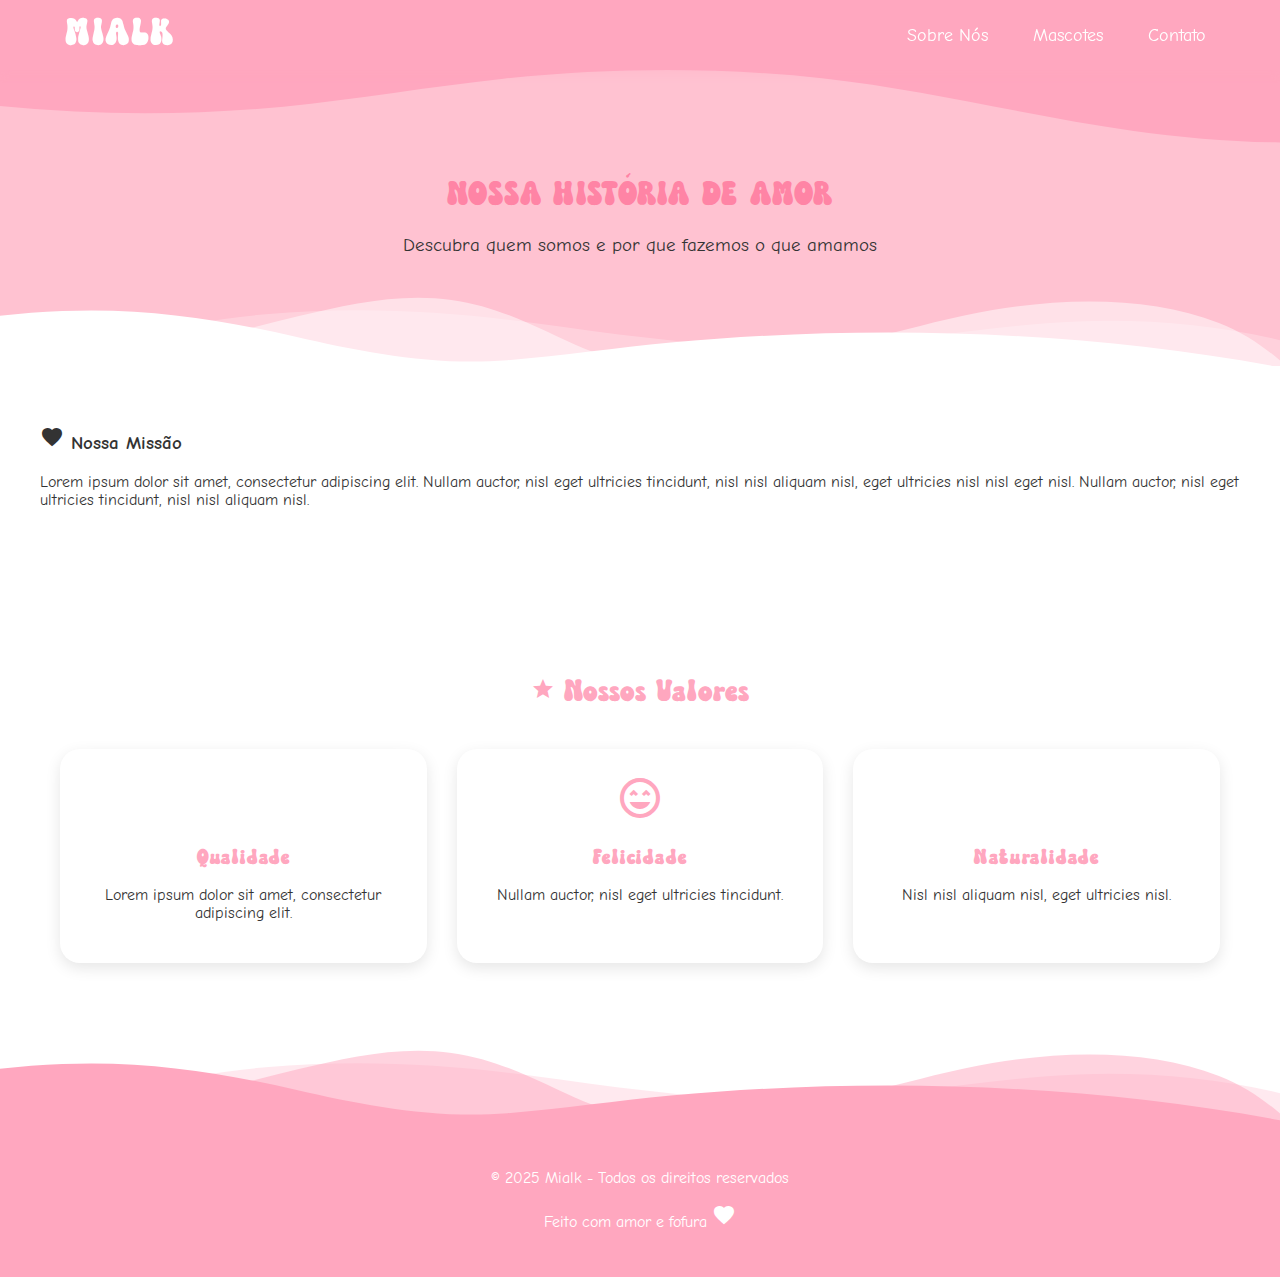
==== about.html @ a528727c "Update" ====
<!DOCTYPE html>
<html lang="pt-br">
<head>
    <meta charset="UTF-8">
    <meta name="viewport" content="width=device-width, initial-scale=1.0">
    <title>Sobre Nós - Mialk</title>
    <link rel="stylesheet" href="style.css">
    <link href="https://fonts.googleapis.com/icon?family=Material+Icons" rel="stylesheet">
    <link href="https://fonts.googleapis.com/css2?family=Comic+Neue:wght@400;700&display=swap" rel="stylesheet">
</head>
<body>
    <!-- Navbar -->
    <nav class="navbar">
        <div class="logo-nav"><a href="index.html">MIALK</a></div>
        
        <button class="menu-toggle" aria-label="Menu">
            <i class="material-icons">menu</i>
        </button>
        
        <ul class="nav-links">
            <li><a href="./about.html">Sobre Nós</a></li>
            <li><a href="./mascots.html">Mascotes</a></li>
            <li><a href="./contact.html">Contato</a></li>
        </ul>
    </nav>
    
    <!-- Hero Section -->
    <section class="hero">
        <div class="wave wave-top"></div>
        <div class="hero-content">
            <h2>NOSSA HISTÓRIA DE AMOR</h2>
            <p>Descubra quem somos e por que fazemos o que amamos</p>
        </div>
        <div class="wave wave-bottom"></div>
    </section>
    
    <!-- Conteúdo Sobre -->
    <section class="sobre-content">
        <div class="missao">
            <div class="sobre-texto">
                <h3><i class="material-icons">favorite</i> Nossa Missão</h3>
                <p>Lorem ipsum dolor sit amet, consectetur adipiscing elit. Nullam auctor, nisl eget ultricies tincidunt, nisl nisl aliquam nisl, eget ultricies nisl nisl eget nisl. Nullam auctor, nisl eget ultricies tincidunt, nisl nisl aliquam nisl.</p>
            </div>
        </div>
        
        <div class="valores">
            <h3><i class="material-icons">star</i> Nossos Valores</h3>
            <div class="valores-grid">
                <div class="valor-card">
                    <i class="material-icons">emoji_food_beverage</i>
                    <h4>Qualidade</h4>
                    <p>Lorem ipsum dolor sit amet, consectetur adipiscing elit.</p>
                </div>
                <div class="valor-card">
                    <i class="material-icons">sentiment_very_satisfied</i>
                    <h4>Felicidade</h4>
                    <p>Nullam auctor, nisl eget ultricies tincidunt.</p>
                </div>
                <div class="valor-card">
                    <i class="material-icons">eco</i>
                    <h4>Naturalidade</h4>
                    <p>Nisl nisl aliquam nisl, eget ultricies nisl.</p>
                </div>
            </div>
        </div>
    </section>
    
    <!-- Footer -->
    <footer>
        <div class="footer-wave"></div>
        <div class="footer-content">
            <p>© 2025 Mialk - Todos os direitos reservados</p>
            <p>Feito com amor e fofura <i class="material-icons">favorite</i></p>
        </div>
    </footer>
    <script src="script.js"></script>
</body>
</html>
---- style.css ----
/* Fontes */
@font-face {
    font-family: 'Meowtalk';
    src: url(./fonts/Meowtalk.otf);
}

@font-face {
    font-family: 'CuteEaster';
    src: url(./fonts/CuteEaster.otf);
}

/* Estilos Gerais */
body {
    font-family: 'Comic Neue', cursive, sans-serif;
    margin: 0;
    padding: 0;
    background-color: rgb(255, 255, 255);
    color: #333;
    overflow-x: hidden;
}

a {
    text-decoration: none; 
    color: inherit; 
}

a:hover {
    color: inherit; 
    text-decoration: none; /
}

/* Cores temáticas */
:root {
    --rosa-forte: rgb(255, 167, 191);
    --rosa-claro: rgb(255, 194, 209);
    --branco: rgb(255, 255, 255);
    --cappuccino: #9c652f;
    --cappuccino-claro: #d4a373;
    --baunilha: #6488ac;
    --baunilha-claro: #a8c0e4;
}

/* Navbar */
.navbar {
    background-color: var(--rosa-forte);
    padding: 15px 5%;
    display: flex;
    justify-content: space-between;
    align-items: center;
    position: sticky;
    top: 0;
    z-index: 100;
    box-shadow: 0 2px 10px rgba(255, 167, 191, 0.3);
}

.logo-nav {
    font-size: 2.5rem;
    font-family: 'CuteEaster';
    letter-spacing: 0.1rem;
    color: white;
}

.nav-links {
    display: flex;
    list-style: none;
    gap: 25px;
    margin: 0;
    padding: 0;
}

.nav-links a {
    color: white;
    text-decoration: none;
    font-size: 1.1rem;
    transition: all 0.3s;
    padding: 5px 10px;
    border-radius: 20px;
}

.nav-links a:hover {
    background-color: var(--rosa-claro);
    transform: translateY(-2px);
}

.nav-cta {
    background-color: white;
    color: var(--rosa-forte) !important;
    padding: 8px 20px !important;
    font-weight: bold;
}

.nav-cta:hover {
    background-color: var(--rosa-claro) !important;
    color: white !important;
}

/* Hero Section */
.hero {
    background-color: var(--rosa-claro);
    position: relative;
    padding: 0;
    text-align: center;
}

.hero-content {
    padding: 80px 20px;
    max-width: 800px;
    margin: 0 auto;
}

.hero h2 {
    font-size: 2.2rem;
    letter-spacing: 0.05rem;
    font-family: 'CuteEaster';
    color: #ff84a5;
    margin-bottom: 20px;
}

.hero p {
    font-size: 1.2rem;
    max-width: 700px;
    margin: 0 auto 30px;
}

/* Waves */
.wave {
    position: relative;
    width: 100%;
    height: 60px;
    overflow: hidden;
}

.wave-top {
    position: absolute;
    top: -1px; /* Ajuste fino para evitar linha branca */
    left: 0;
    width: 100%;
    height: 80px;
    background: url('data:image/svg+xml;utf8,<svg xmlns="http://www.w3.org/2000/svg" viewBox="0 0 1200 120" preserveAspectRatio="none"><path fill="%23ffa7bf" d="M321.39,56.44c58-10.79,114.16-30.13,172-41.86,82.39-16.72,168.19-17.73,250.45-.39C823.78,31,906.67,72,985.66,92.83c70.05,18.48,146.53,26.09,214.34,3V0H0V27.35A600.21,600.21,0,0,0,321.39,56.44Z"/></svg>');
    background-size: 120% 100%;
    background-repeat: no-repeat;
    background-position: center;
    z-index: 1;
    transform: rotate(360deg); /* Inverte a onda para criar curva para baixo */
}

.wave-bottom, .produto-wave-bottom {
    position: absolute;
    bottom: -5px; /* Ajuste fino para alinhar perfeitamente */
    left: 0;
    width: 100%;
    height: 80px;
    background: url('data:image/svg+xml;utf8,<svg viewBox="0 0 1200 120" xmlns="http://www.w3.org/2000/svg" preserveAspectRatio="none"><path fill="%23ffffff" d="M0,0V46.29c47.79,22.2,103.59,32.17,158,28,70.36-5.37,136.33-33.31,206.8-37.5C438.64,32.43,512.34,53.67,583,72.05c69.27,18,138.3,24.88,209.4,13.08,36.15-6,69.85-17.84,104.45-29.34C989.49,25,1113-14.29,1200,52.47V0Z" opacity=".25"/><path fill="%23ffffff" d="M0,0V15.81C13,36.92,27.64,56.86,47.69,72.05,99.41,111.27,165,111,224.58,91.58c31.15-10.15,60.09-26.07,89.67-39.8,40.92-19,84.73-46,130.83-49.67,36.26-2.85,70.9,9.42,98.6,31.56,31.77,25.39,62.32,62,103.63,73,40.44,10.79,81.35-6.69,119.13-24.28s75.16-39,116.92-43.05c59.73-5.85,113.28,22.88,168.9,38.84,30.2,8.66,59,6.17,87.09-7.5,22.43-10.89,48-26.93,60.65-49.24V0Z" opacity=".5"/><path fill="%23ffffff" d="M0,0V5.63C149.93,59,314.09,71.32,475.83,42.57c43-7.64,84.23-20.12,127.61-26.46,59-8.63,112.48,12.24,165.56,35.4C827.93,77.22,886,95.24,951.2,90c86.53-7,172.46-45.71,248.8-84.81V0Z"/></svg>');
    background-size: 120% 100%;
    background-repeat: no-repeat;
    transform: rotate(180deg);
    z-index: 1;
}


.produto-wave-top, 
.produto-wave-bottom {
    width: 100%;
    height: -10px; 
    background-size: 120% 100%; 
    margin: -10px 0;
}

.produto-wave-top {
    background: url('data:image/svg+xml;utf8,<svg viewBox="0 0 1200 120" xmlns="http://www.w3.org/2000/svg" fill="%23ffffff"><path d="M0,0V46.29c47.79,22.2,103.59,32.17,158,28,70.36-5.37,136.33-33.31,206.8-37.5C438.64,32.43,512.34,53.67,583,72.05c69.27,18,138.3,24.88,209.4,13.08,36.15-6,69.85-17.84,104.45-29.34C989.49,25,1113-14.29,1200,52.47V0Z" opacity=".25"/><path d="M0,0V15.81C13,36.92,27.64,56.86,47.69,72.05,99.41,111.27,165,111,224.58,91.58c31.15-10.15,60.09-26.07,89.67-39.8,40.92-19,84.73-46,130.83-49.67,36.26-2.85,70.9,9.42,98.6,31.56,31.77,25.39,62.32,62,103.63,73,40.44,10.79,81.35-6.69,119.13-24.28s75.16-39,116.92-43.05c59.73-5.85,113.28,22.88,168.9,38.84,30.2,8.66,59,6.17,87.09-7.5,22.43-10.89,48-26.93,60.65-49.24V0Z" opacity=".5"/><path d="M0,0V5.63C149.93,59,314.09,71.32,475.83,42.57c43-7.64,84.23-20.12,127.61-26.46,59-8.63,112.48,12.24,165.56,35.4C827.93,77.22,886,95.24,951.2,90c86.53-7,172.46-45.71,248.8-84.81V0Z"/></svg>');
}

.produto-wave-bottom {
    position: relative;
    width: 100%;
    height: 170px;
    bottom: -1px;
    background: url('data:image/svg+xml;utf8,<svg viewBox="0 0 1200 120" xmlns="http://www.w3.org/2000/svg" preserveAspectRatio="none"><path fill="%23ffa7bf" d="M0,0V46.29c47.79,22.2,103.59,32.17,158,28,70.36-5.37,136.33-33.31,206.8-37.5C438.64,32.43,512.34,53.67,583,72.05c69.27,18,138.3,24.88,209.4,13.08,36.15-6,69.85-17.84,104.45-29.34C989.49,25,1113-14.29,1200,52.47V0Z" opacity=".25"/><path fill="%23ffa7bf" d="M0,0V15.81C13,36.92,27.64,56.86,47.69,72.05,99.41,111.27,165,111,224.58,91.58c31.15-10.15,60.09-26.07,89.67-39.8,40.92-19,84.73-46,130.83-49.67,36.26-2.85,70.9,9.42,98.6,31.56,31.77,25.39,62.32,62,103.63,73,40.44,10.79,81.35-6.69,119.13-24.28s75.16-39,116.92-43.05c59.73-5.85,113.28,22.88,168.9,38.84,30.2,8.66,59,6.17,87.09-7.5,22.43-10.89,48-26.93,60.65-49.24V0Z" opacity=".5"/><path fill="%23ffa7bf" d="M0,0V5.63C149.93,59,314.09,71.32,475.83,42.57c43-7.64,84.23-20.12,127.61-26.46,59-8.63,112.48,12.24,165.56,35.4C827.93,77.22,886,95.24,951.2,90c86.53-7,172.46-45.71,248.8-84.81V0Z"/></svg>');
    background-size: 120% 100%;
    background-repeat: no-repeat;
}

.footer-wave {
    position: absolute;
    top: -79px; 
    left: 0;
    width: 100%;
    height: 80px;
    background: url('data:image/svg+xml;utf8,<svg viewBox="0 0 1200 120" xmlns="http://www.w3.org/2000/svg" preserveAspectRatio="none"><path fill="%23ffa7bf" d="M0,0V46.29c47.79,22.2,103.59,32.17,158,28,70.36-5.37,136.33-33.31,206.8-37.5C438.64,32.43,512.34,53.67,583,72.05c69.27,18,138.3,24.88,209.4,13.08,36.15-6,69.85-17.84,104.45-29.34C989.49,25,1113-14.29,1200,52.47V0Z" opacity=".25"/><path fill="%23ffa7bf" d="M0,0V15.81C13,36.92,27.64,56.86,47.69,72.05,99.41,111.27,165,111,224.58,91.58c31.15-10.15,60.09-26.07,89.67-39.8,40.92-19,84.73-46,130.83-49.67,36.26-2.85,70.9,9.42,98.6,31.56,31.77,25.39,62.32,62,103.63,73,40.44,10.79,81.35-6.69,119.13-24.28s75.16-39,116.92-43.05c59.73-5.85,113.28,22.88,168.9,38.84,30.2,8.66,59,6.17,87.09-7.5,22.43-10.89,48-26.93,60.65-49.24V0Z" opacity=".5"/><path fill="%23ffa7bf" d="M0,0V5.63C149.93,59,314.09,71.32,475.83,42.57c43-7.64,84.23-20.12,127.61-26.46,59-8.63,112.48,12.24,165.56,35.4C827.93,77.22,886,95.24,951.2,90c86.53-7,172.46-45.71,248.8-84.81V0Z"/></svg>');
    background-size: 120% 100%;
    transform: rotate(180deg);
    background-repeat: no-repeat;
}

/* Botão CTA */
.cta-button {
    display: inline-block;
    background-color: var(--rosa-forte);
    color: white;
    padding: 15px 30px;
    border-radius: 50px;
    text-decoration: none;
    font-weight: bold;
    font-size: 1.2rem;
    border: 3px solid white;
    box-shadow: 0 5px 0 rgba(209, 77, 122, 0.3);
    transition: all 0.3s;
}

.cta-button:hover {
    transform: translateY(-3px);
    box-shadow: 0 8px 0 rgba(209, 77, 122, 0.3);
}

/* Produtos */
.produtos {
    background-color: var(--branco);
    position: relative;
    padding: 0;
}

.produtos-content {
    padding: 60px 20px;
    max-width: 1200px;
    margin: 0 auto;
}

.produtos h2 {
    font-family: 'CuteEaster';
    letter-spacing: 0.1rem;
    font-size: 2rem;
    color: #d14d7a;
    margin-bottom: 40px;
    text-align: center;
}

.produtos-container {
    display: flex;
    flex-wrap: wrap;
    justify-content: center;
    gap: 30px;
    margin: 0 auto;
}

.produto {
    background-color: white;
    border-radius: 20px;
    padding: 20px;
    width: 250px;
    box-shadow: 0 5px 15px rgba(255, 167, 191, 0.2);
    border: 3px solid var(--rosa-claro);
    transition: all 0.3s;
    position: relative;
    overflow: hidden;
}

#morango h3, #morango-preco { color: var(--rosa-forte); }
#cappuccino h3, #cappuccino-preco  { color: var(--cappuccino); }
#baunilha h3, #baunilha-preco { color: var(--baunilha); }


#morango {
    border: 3px solid var(--rosa-claro); 
    border-radius: 20px;
    box-shadow: 0 5px 15px rgba(255, 105, 180, 0.2);
  }
  
#cappuccino {
    border: 3px solid var(--cappuccino);
    border-radius: 20px;
    box-shadow: 0 5px 15px rgba(156, 101, 47, 0.2);
  }
  
#baunilha {
    border: 3px solid var(--baunilha);
    border-radius: 20px;
    box-shadow: 0 5px 15px rgba(100, 136, 172, 0.2);
  }

#morango .produto-img {
    background-color: var(--rosa-claro); /* Rosa claro */
    border: 3px solid var(--rosa-forte); /* Rosa borda */
  }
  
#cappuccino .produto-img {
    background-color: var(--cappuccino-claro); /* Marrom claro */
    border: 3px solid var(--cappuccino); /* Marrom borda (cor que você pediu) */
  }
  
#baunilha .produto-img {
    background-color: var(--baunilha-claro); /* Lilás claro */
    border: 3px solid var(--baunilha); /* Azul borda (cor que você pediu) */
  }


.produto:hover {
    transform: translateY(-10px);
    box-shadow: 0 15px 30px rgba(255, 167, 191, 0.3);
}

.produto:before {
    content: "★";
    position: absolute;
    top: 10px;
    right: 10px;
    color: gold;
    font-size: 1.5rem;
    text-shadow: 1px 1px 0 rgba(0,0,0,0.1);
}

.produto-img {
    width: 150px;
    height: 150px;
    background-color: var(--rosa-claro);
    border-radius: 50%;
    margin: 0 auto 15px;
    display: flex;
    align-items: center;
    justify-content: center;
    font-size: 4rem;
    color: white;
}

.fruta-svg {
    width: 90%;
    height: 90%;
    filter: drop-shadow(0 4px 2px rgba(0, 0, 0, 0.3));
    transition: all 0.3s ease;
}

.produto:hover .fruta-svg {
    transform: scale(1.1) rotate(5deg);
    filter: drop-shadow(0 6px 4px rgba(0, 0, 0, 0.4));
}

.produto h3 {
    font-family: 'CuteEaster';
    font-size: 1.5rem;
    letter-spacing: 0.05rem;
    color: #d14d7a;
    margin: 0 0 10px;
}

.produto p {
    margin: 0 0 15px;
    min-height: 60px;
}

.preco {
    font-weight: bold;
    font-size: 1.3rem;
}

.produto-footer {
    display: flex;
    justify-content: space-between;
    align-items: center;
    margin-top: 15px;
    padding-top: 15px;
    /* A borda superior terá a cor específica de cada produto */
}

.btn-comprar {
    display: flex;
    align-items: center;
    gap: 5px;
    background-color: var(--rosa-forte);
    color: white;
    border: none;
    border-radius: 20px;
    padding: 8px 15px;
    font-family: 'Comic Neue', cursive;
    font-weight: bold;
    cursor: pointer;
    transition: all 0.3s;
}

.btn-comprar:hover {
    background-color: #ff84a5;
    transform: translateY(-2px);
    box-shadow: 0 4px 8px rgba(255, 105, 180, 0.3);
}

/* Ícone do carrinho */
.btn-comprar .material-icons {
    font-size: 1.2rem;
}

/* Cores específicas para cada produto */
#morango .produto-footer {
    border-top: 2px dashed var(--rosa-claro);
}

#morango .btn-comprar {
    background-color: var(--rosa-forte);
}

#morango .btn-comprar:hover {
    background-color: #ff84a5;
    transform: scale(1.1);
}

#cappuccino .produto-footer {
    border-top: 2px dashed var(--cappuccino-claro);
}

#cappuccino .btn-comprar {
    background-color: var(--cappuccino);
}

#cappuccino .btn-comprar:hover {
    background-color: #b57a4a;
}

#baunilha .produto-footer {
    border-top: 2px dashed var(--baunilha-claro);
}

#baunilha .btn-comprar {
    background-color: var(--baunilha);
}

#baunilha .btn-comprar:hover {
    background-color: #4a6a8a;
}

/* Efeitos visuais */
.btn-comprar .material-icons {
    font-size: 1.2rem;
    transition: transform 0.3s;
}

.btn-comprar:hover .material-icons {
    animation: pulse 0.5s;
}

/* Footer */
footer {
    background-color: var(--rosa-forte);
    color: white;
    position: relative;
}

.footer-content {
    padding: 30px 20px;
    text-align: center;
}

.social-icons {
    margin: 15px 0;
}

.social-icons a {
    color: white;
    margin: 0 10px;
    font-size: 1.5rem;
    text-decoration: none;
}

/* Elementos Kawaii */
.kawaii-face {
    font-size: 2rem;
    margin: 0 5px;
}

/* Menu Hamburguer */
.menu-toggle {
    display: none;
    background: none;
    border: none;
    color: white;
    font-size: 2rem;
    cursor: pointer;
    z-index: 1001;
    padding: 10px;
}

/* Estilos da página Sobre */
.sobre-content {
    max-width: 1200px;
    margin: 0 auto;
    padding: 40px 20px;
}

.missao {
    display: flex;
    flex-wrap: wrap;
    align-items: center;
    gap: 40px;
    margin-bottom: 60px;
}

.sobre-texto {
    flex: 1;
    min-width: 300px;
}

.valores {
    margin: 60px 0;
    padding: 60px 20px;
}

.valores h3, .equipe h3 {
    text-align: center;
    font-family: 'CuteEaster';
    color: var(--rosa-forte);
    font-size: 2rem;
    margin-bottom: 30px;
}

.valores-grid {
    display: grid;
    grid-template-columns: repeat(auto-fit, minmax(250px, 1fr));
    gap: 30px;
    margin-top: 40px;
}

.valor-card {
    background: white;
    border-radius: 20px;
    padding: 25px;
    text-align: center;
    box-shadow: 0 5px 15px rgba(0, 0, 0, 0.1);
    transition: all 0.3s;
}

.valor-card:hover {
    transform: translateY(-10px);
    box-shadow: 0 15px 30px rgba(255, 167, 191, 0.2);
}

.valor-card i {
    font-size: 3rem;
    color: var(--rosa-forte);
    margin-bottom: 15px;
}

.valor-card h4 {
    font-family: 'CuteEaster';
    font-size: 1.4rem;
    letter-spacing: 0.05rem;
    color: var(--rosa-forte);
    margin: 10px 0;
}

/* Estilos da página Contato */
.contato-info {
    display: flex;
    flex-direction: column;
    gap: 20px;
    margin: 30px 0;
}

.info-card {
    background-color: white;
    border-radius: 20px;
    padding: 20px;
    box-shadow: 0 5px 15px rgba(255, 167, 191, 0.2);
    border: 3px solid var(--rosa-claro);
    display: flex;
    align-items: center;
    gap: 15px;
    transition: transform 0.3s ease;
}

.info-card:hover {
    transform: translateY(-5px);
}

.info-icon {
    width: 60px;
    height: 60px;
    background-color: var(--rosa-claro);
    border-radius: 50%;
    display: flex;
    align-items: center;
    justify-content: center;
    color: white;
    font-size: 1.8rem;
    flex-shrink: 0;
}

.info-text h4 {
    font-family: 'CuteEaster', cursive;
    color: var(--rosa-forte);
    margin: 0 0 5px;
    font-size: 1.4rem;
    letter-spacing: 0.05rem;
}

.info-text p, .info-text a {
    margin: 0;
    color: #666;
    font-size: 1rem;
}

.info-text a {
    color: var(--rosa-forte);
    text-decoration: none;
    transition: color 0.3s;
}

.info-text a:hover {
    color: #ff4d88;
}

.form-container {
    background: white;
    border-radius: 20px;
    padding: 25px;
    border: 2px solid var(--rosa-claro);
    box-shadow: 0 2px 10px rgba(255, 167, 191, 0.1);
}

.form-container h3 {
    margin: 0 0 20px 0;
    font-size: 1.5rem;
    color: var(--rosa-forte);
}

.form-group {
    margin-bottom: 20px;
}

.form-group label {
    display: block;
    margin-bottom: 8px;
    color: var(--rosa-forte);
    font-weight: bold;
}

.form-control {
    width: 100%;
    padding: 12px 15px;
    border: 1px solid var(--rosa-claro);
    border-radius: 10px;
    font-family: 'Comic Neue', sans-serif;
    font-size: 1rem;
    box-sizing: border-box;
}

.form-control:focus {
    outline: none;
    border-color: var(--rosa-forte);
}

textarea.form-control {
    min-height: 120px;
    resize: none;
}

/* Botão sem afetar outros CTAs */
.form-container .cta-button {
    width: 100%;
    margin-top: 10px;
    padding: 12px;
    font-family: 'Comic Neue', sans-serif;
    font-size: 1.2rem;
}

.mascotes-carrossel {
    position: relative;
    max-width: 1000px;
    margin: 0 auto;
    padding: 20px 0;
}

.carrossel-container {
    display: flex;
    overflow: hidden;
    position: relative;
    border-radius: 25px;
}

.carrossel-item {
    min-width: 100%;
    transition: transform 0.5s ease;
    display: none;
}

.carrossel-item.active {
    display: block;
}

.mascote-info {
    display: flex;
    flex-wrap: wrap;
    align-items: center;
    background: white;
    border-radius: 25px;
    overflow: hidden;
    box-shadow: 0 10px 30px rgba(255, 167, 191, 0.2);
    border: 3px solid var(--rosa-claro);
}

.mascote-card {
    flex: 1;
    padding: 40px 30px; /* Aumentei o padding para dar mais espaço */
    color: #555;
    box-sizing: border-box; /* Garante que o padding não some à largura */
}

.mascote-card h3 {
    font-family: 'CuteEaster', cursive;
    color: var(--rosa-forte);
    font-size: 2rem;
    margin-top: 0;
    letter-spacing: 1px;
}

.mascote-card p {
    font-size: 1.1rem;
    line-height: 1.6;
}

.mascote-detalhes {
    list-style: none;
    padding: 0;
    margin-top: 25px;
}

.mascote-detalhes li {
    margin-bottom: 10px;
    font-size: 1rem;
}

.mascote-detalhes strong {
    color: var(--rosa-forte);
}

.mascote-imagem {
    padding: 40px; /* Padding aumentado aqui também */
    background-color: var(--rosa-claro);
    display: flex;
    align-items: center;
    justify-content: center;
}

.mascote-img {
    max-width: 100%;
    height: auto;
    max-height: 400px;
    object-fit: contain;
    filter: drop-shadow(0 5px 5px rgba(0,0,0,0.1));
    transition: transform 0.3s ease;
}

.mascote-img:hover {
    transform: scale(1.05) rotate(2deg);
}

.carrossel-controle {
    position: absolute;
    top: 50%;
    transform: translateY(-50%);
    background: var(--rosa-forte);
    color: white;
    border: none;
    width: 50px;
    height: 50px;
    border-radius: 50%;
    font-size: 1.5rem;
    cursor: pointer;
    z-index: 10;
    display: flex;
    align-items: center;
    justify-content: center;
    box-shadow: 0 3px 10px rgba(209, 77, 122, 0.3);
    transition: all 0.3s;
}

.carrossel-controle:hover {
    background: #ff4d88;
    transform: translateY(-50%) scale(1.1);
}

.carrossel-controle.prev {
    left: -25px;
}

.carrossel-controle.next {
    right: -25px;
}

.carrossel-indicadores {
    display: flex;
    justify-content: center;
    margin-top: 20px;
    gap: 10px;
}

.indicador {
    width: 12px;
    height: 12px;
    border-radius: 50%;
    background: var(--rosa-claro);
    border: none;
    cursor: pointer;
    transition: all 0.3s;
}

.indicador.active, .indicador:hover {
    background: var(--rosa-forte);
    transform: scale(1.2);
}

/* Responsividade */
@media (max-width: 768px) {

    .menu-toggle {
        display: block;
    }
    
    .nav-links {
        position: fixed;
        top: 0;
        right: -100%;
        width: 250px;
        height: 100vh;
        background-color: var(--rosa-forte);
        flex-direction: column;
        align-items: flex-start;
        padding: 80px 20px 20px;
        transition: right 0.3s ease-out;
        z-index: 1000;
        box-shadow: -5px 0 15px rgba(0,0,0,0.1);
    }
    
    .nav-links.active {
        right: 0;
    }
    
    .nav-links li {
        width: 100%;
        margin: 10px 0;
    }
    
    .nav-links a {
        padding: 12px 15px;
        width: 100%;
        display: flex;
        align-items: center;
        gap: 10px;
        border-radius: 8px;
    }
    
    .nav-links a:hover {
        background-color: rgba(255,255,255,0.2);
    }
    
    /* Overlay quando menu está aberto */
    .nav-links::before {
        content: '';
        position: fixed;
        top: 0;
        left: 0;
        width: 100%;
        height: 100%;
        background: rgba(0,0,0,0.5);
        z-index: -1;
        opacity: 0;
        transition: opacity 0.3s;
        pointer-events: none;
    }
    
    .nav-links.active::before {
        opacity: 1;
        pointer-events: auto;
    }

    .nav-cta {
        max-width: 4.5rem;
    }
    
    .produtos-container {
        flex-direction: column;
        align-items: center;
    }
    
    .produto {
        width: 80%;
    }
    
    .logo-nav {
        font-size: 2.5rem;
    }
    
    .hero h2 {
        font-size: 1.8rem;
    }

    .produto-footer {
        flex-direction: row; /* Mantém lado a lado mesmo em mobile */
        align-items: center;
    }
    
    .btn-comprar {
        width: 36px;
        height: 36px;
        flex-shrink: 0; /* Impede que o botão diminua */
        display: flex;
        align-items: center;
        justify-content: center;
    }

    .missao {
        flex-direction: column;
    }
    
    .sobre-texto, .sobre-imagem {
        min-width: 100%;
    }

    .form-container {
        padding: 20px 15px;
    }
    
    .form-control {
        padding: 10px 12px;
    }

    .mascote-info {
        flex-direction: column-reverse;
    }
    
    
    .mascote-img {
        max-width: 80%;
        height: auto;
        margin: 0 auto;
    }
    
    .mascote-imagem {
        width: 80%;
    }
    
    .mascote-card {
        padding: 20px;
    }
    
    .carrossel-controle {
        width: 40px;
        height: 40px;
        font-size: 1.2rem;
    }
    
    .carrossel-controle.prev {
        left: -20px;
    }
    
    .carrossel-controle.next {
        right: -20px;
    }
}

@media (max-width: 480px) {
    .mascote-card h3 {
        font-size: 1.8rem;
    }
    
    .mascote-card p {
        font-size: 1rem;
    }
    
    .carrossel-controle {
        width: 35px;
        height: 35px;
        font-size: 1rem;
    }
}
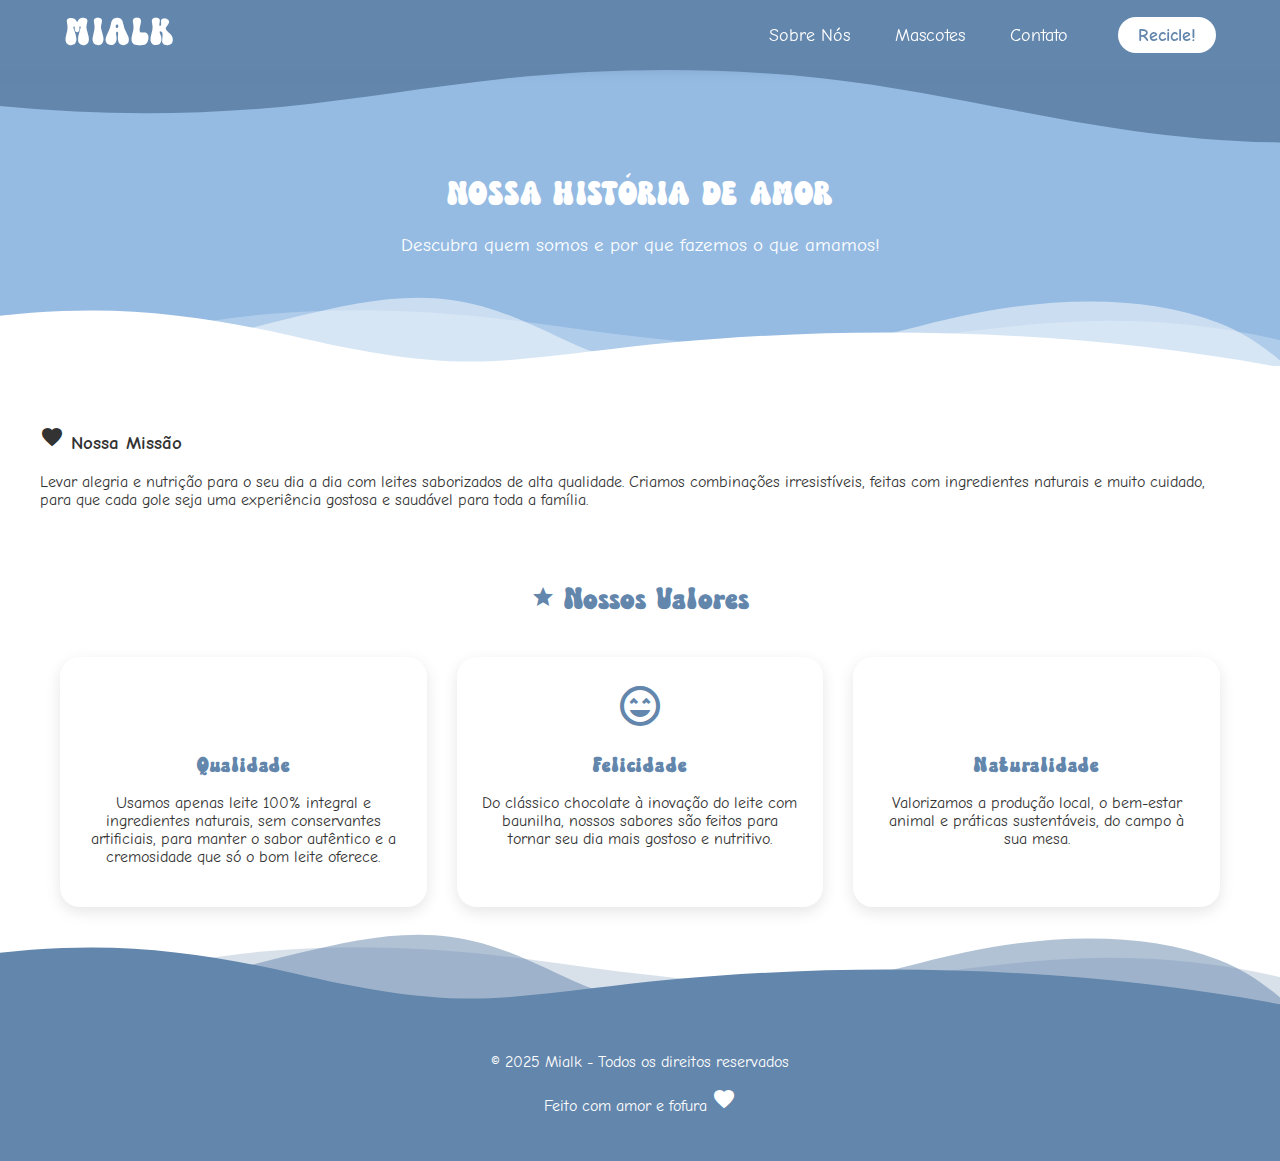
==== commit bb940eea: "Project done" ====
--- a/about.html
+++ b/about.html
@@ -3,15 +3,16 @@
 <head>
     <meta charset="UTF-8">
     <meta name="viewport" content="width=device-width, initial-scale=1.0">
-    <title>Sobre Nós - Mialk</title>
+    <title>Mialk - Sobre Nós</title>
     <link rel="stylesheet" href="style.css">
+    <link rel="icon" href="./assets/favicon.svg" type="image/svg+xml">
     <link href="https://fonts.googleapis.com/icon?family=Material+Icons" rel="stylesheet">
     <link href="https://fonts.googleapis.com/css2?family=Comic+Neue:wght@400;700&display=swap" rel="stylesheet">
 </head>
 <body>
     <!-- Navbar -->
     <nav class="navbar">
-        <div class="logo-nav"><a href="index.html">MIALK</a></div>
+        <div class="logo-nav"><a href="./">MIALK</a></div>
         
         <button class="menu-toggle" aria-label="Menu">
             <i class="material-icons">menu</i>
@@ -21,6 +22,7 @@
             <li><a href="./about.html">Sobre Nós</a></li>
             <li><a href="./mascots.html">Mascotes</a></li>
             <li><a href="./contact.html">Contato</a></li>
+            <li><a href="./recycle.html" class="nav-cta-recicle">Recicle!</a></li>
         </ul>
     </nav>
     
@@ -29,7 +31,7 @@
         <div class="wave wave-top"></div>
         <div class="hero-content">
             <h2>NOSSA HISTÓRIA DE AMOR</h2>
-            <p>Descubra quem somos e por que fazemos o que amamos</p>
+            <p>Descubra quem somos e por que fazemos o que amamos!</p>
         </div>
         <div class="wave wave-bottom"></div>
     </section>
@@ -39,7 +41,7 @@
         <div class="missao">
             <div class="sobre-texto">
                 <h3><i class="material-icons">favorite</i> Nossa Missão</h3>
-                <p>Lorem ipsum dolor sit amet, consectetur adipiscing elit. Nullam auctor, nisl eget ultricies tincidunt, nisl nisl aliquam nisl, eget ultricies nisl nisl eget nisl. Nullam auctor, nisl eget ultricies tincidunt, nisl nisl aliquam nisl.</p>
+                <p>Levar alegria e nutrição para o seu dia a dia com leites saborizados de alta qualidade. Criamos combinações irresistíveis, feitas com ingredientes naturais e muito cuidado, para que cada gole seja uma experiência gostosa e saudável para toda a família.</p>
             </div>
         </div>
         
@@ -49,17 +51,17 @@
                 <div class="valor-card">
                     <i class="material-icons">emoji_food_beverage</i>
                     <h4>Qualidade</h4>
-                    <p>Lorem ipsum dolor sit amet, consectetur adipiscing elit.</p>
+                    <p>Usamos apenas leite 100% integral e ingredientes naturais, sem conservantes artificiais, para manter o sabor autêntico e a cremosidade que só o bom leite oferece.</p>
                 </div>
                 <div class="valor-card">
                     <i class="material-icons">sentiment_very_satisfied</i>
                     <h4>Felicidade</h4>
-                    <p>Nullam auctor, nisl eget ultricies tincidunt.</p>
+                    <p>Do clássico chocolate à inovação do leite com baunilha, nossos sabores são feitos para tornar seu dia mais gostoso e nutritivo.</p>
                 </div>
                 <div class="valor-card">
                     <i class="material-icons">eco</i>
                     <h4>Naturalidade</h4>
-                    <p>Nisl nisl aliquam nisl, eget ultricies nisl.</p>
+                    <p>Valorizamos a produção local, o bem-estar animal e práticas sustentáveis, do campo à sua mesa.</p>
                 </div>
             </div>
         </div>
--- a/style.css
+++ b/style.css
@@ -31,18 +31,21 @@
 
 /* Cores temáticas */
 :root {
-    --rosa-forte: rgb(255, 167, 191);
-    --rosa-claro: rgb(255, 194, 209);
+    --breeze: #95bbe3;
+    --sky: #6386ac;
+    --powder: #ecf5f8;
+    --rosa-forte: #f7bcbc;
+    --rosa-claro: #f7bcbc;
     --branco: rgb(255, 255, 255);
     --cappuccino: #9c652f;
-    --cappuccino-claro: #d4a373;
+    --cappuccino-claro: #9c652e;
     --baunilha: #6488ac;
-    --baunilha-claro: #a8c0e4;
+    --baunilha-claro: #6386ac;
 }
 
 /* Navbar */
 .navbar {
-    background-color: var(--rosa-forte);
+    background-color: var(--sky); 
     padding: 15px 5%;
     display: flex;
     justify-content: space-between;
@@ -50,7 +53,7 @@
     position: sticky;
     top: 0;
     z-index: 100;
-    box-shadow: 0 2px 10px rgba(255, 167, 191, 0.3);
+    box-shadow: 0 2px 10px rgba(99, 134, 172, 0.3);
 }
 
 .logo-nav {
@@ -78,25 +81,56 @@
 }
 
 .nav-links a:hover {
-    background-color: var(--rosa-claro);
+    background-color: var(--breeze); 
     transform: translateY(-2px);
 }
 
 .nav-cta {
     background-color: white;
-    color: var(--rosa-forte) !important;
+    color: var(--sky) !important; 
     padding: 8px 20px !important;
     font-weight: bold;
 }
 
 .nav-cta:hover {
-    background-color: var(--rosa-claro) !important;
+    background-color: var(--breeze) !important; 
     color: white !important;
+}
+
+.nav-cta-recicle {
+    background-color: white !important;
+    color: var(--sky) !important;
+    padding: 8px 20px !important;
+    font-weight: bold;
+    border-radius: 20px !important;
+    margin-left: 15px;
+    transition: all 0.3s;
+    font-family: 'Comic Neue', cursive;
+    position: relative;
+}
+
+.nav-cta-recicle:hover {
+    background-color: var(--powder) !important;
+    transform: translateY(-2px);
+    box-shadow: 0 4px 8px rgba(99, 134, 172, 0.3);
+    color: var(--sky) !important;
+}
+
+.nav-cta-recicle:hover::after {
+    content: '!';
+    position: absolute;
+    animation: pulse 0.5s ease-in-out;
+}
+
+@keyframes pulse {
+    0% { transform: scale(1); }
+    50% { transform: scale(1.5); }
+    100% { transform: scale(1); }
 }
 
 /* Hero Section */
 .hero {
-    background-color: var(--rosa-claro);
+    background-color: var(--breeze); 
     position: relative;
     padding: 0;
     text-align: center;
@@ -112,12 +146,13 @@
     font-size: 2.2rem;
     letter-spacing: 0.05rem;
     font-family: 'CuteEaster';
-    color: #ff84a5;
+    color: white;
     margin-bottom: 20px;
 }
 
 .hero p {
     font-size: 1.2rem;
+    color: white;
     max-width: 700px;
     margin: 0 auto 30px;
 }
@@ -132,21 +167,20 @@
 
 .wave-top {
     position: absolute;
-    top: -1px; /* Ajuste fino para evitar linha branca */
+    top: -1px;
     left: 0;
     width: 100%;
     height: 80px;
-    background: url('data:image/svg+xml;utf8,<svg xmlns="http://www.w3.org/2000/svg" viewBox="0 0 1200 120" preserveAspectRatio="none"><path fill="%23ffa7bf" d="M321.39,56.44c58-10.79,114.16-30.13,172-41.86,82.39-16.72,168.19-17.73,250.45-.39C823.78,31,906.67,72,985.66,92.83c70.05,18.48,146.53,26.09,214.34,3V0H0V27.35A600.21,600.21,0,0,0,321.39,56.44Z"/></svg>');
-    background-size: 120% 100%;
+    background: url('data:image/svg+xml;utf8,<svg xmlns="http://www.w3.org/2000/svg" viewBox="0 0 1200 120" preserveAspectRatio="none"><path fill="%236386ac" d="M321.39,56.44c58-10.79,114.16-30.13,172-41.86,82.39-16.72,168.19-17.73,250.45-.39C823.78,31,906.67,72,985.66,92.83c70.05,18.48,146.53,26.09,214.34,3V0H0V27.35A600.21,600.21,0,0,0,321.39,56.44Z"/></svg>');    background-size: 120% 100%;
     background-repeat: no-repeat;
     background-position: center;
     z-index: 1;
-    transform: rotate(360deg); /* Inverte a onda para criar curva para baixo */
+    transform: rotate(360deg); 
 }
 
 .wave-bottom, .produto-wave-bottom {
     position: absolute;
-    bottom: -5px; /* Ajuste fino para alinhar perfeitamente */
+    bottom: -5px; 
     left: 0;
     width: 100%;
     height: 80px;
@@ -175,8 +209,7 @@
     width: 100%;
     height: 170px;
     bottom: -1px;
-    background: url('data:image/svg+xml;utf8,<svg viewBox="0 0 1200 120" xmlns="http://www.w3.org/2000/svg" preserveAspectRatio="none"><path fill="%23ffa7bf" d="M0,0V46.29c47.79,22.2,103.59,32.17,158,28,70.36-5.37,136.33-33.31,206.8-37.5C438.64,32.43,512.34,53.67,583,72.05c69.27,18,138.3,24.88,209.4,13.08,36.15-6,69.85-17.84,104.45-29.34C989.49,25,1113-14.29,1200,52.47V0Z" opacity=".25"/><path fill="%23ffa7bf" d="M0,0V15.81C13,36.92,27.64,56.86,47.69,72.05,99.41,111.27,165,111,224.58,91.58c31.15-10.15,60.09-26.07,89.67-39.8,40.92-19,84.73-46,130.83-49.67,36.26-2.85,70.9,9.42,98.6,31.56,31.77,25.39,62.32,62,103.63,73,40.44,10.79,81.35-6.69,119.13-24.28s75.16-39,116.92-43.05c59.73-5.85,113.28,22.88,168.9,38.84,30.2,8.66,59,6.17,87.09-7.5,22.43-10.89,48-26.93,60.65-49.24V0Z" opacity=".5"/><path fill="%23ffa7bf" d="M0,0V5.63C149.93,59,314.09,71.32,475.83,42.57c43-7.64,84.23-20.12,127.61-26.46,59-8.63,112.48,12.24,165.56,35.4C827.93,77.22,886,95.24,951.2,90c86.53-7,172.46-45.71,248.8-84.81V0Z"/></svg>');
-    background-size: 120% 100%;
+    background: url('data:image/svg+xml;utf8,<svg viewBox="0 0 1200 120" xmlns="http://www.w3.org/2000/svg" preserveAspectRatio="none"><path fill="%236386ac" d="M0,0V46.29c47.79,22.2,103.59,32.17,158,28,70.36-5.37,136.33-33.31,206.8-37.5C438.64,32.43,512.34,53.67,583,72.05c69.27,18,138.3,24.88,209.4,13.08,36.15-6,69.85-17.84,104.45-29.34C989.49,25,1113-14.29,1200,52.47V0Z" opacity=".25"/><path fill="%236386ac" d="M0,0V15.81C13,36.92,27.64,56.86,47.69,72.05,99.41,111.27,165,111,224.58,91.58c31.15-10.15,60.09-26.07,89.67-39.8,40.92-19,84.73-46,130.83-49.67,36.26-2.85,70.9,9.42,98.6,31.56,31.77,25.39,62.32,62,103.63,73,40.44,10.79,81.35-6.69,119.13-24.28s75.16-39,116.92-43.05c59.73-5.85,113.28,22.88,168.9,38.84,30.2,8.66,59,6.17,87.09-7.5,22.43-10.89,48-26.93,60.65-49.24V0Z" opacity=".5"/><path fill="%236386ac" d="M0,0V5.63C149.93,59,314.09,71.32,475.83,42.57c43-7.64,84.23-20.12,127.61-26.46,59-8.63,112.48,12.24,165.56,35.4C827.93,77.22,886,95.24,951.2,90c86.53-7,172.46-45.71,248.8-84.81V0Z"/></svg>');    background-size: 120% 100%;
     background-repeat: no-repeat;
 }
 
@@ -186,16 +219,14 @@
     left: 0;
     width: 100%;
     height: 80px;
-    background: url('data:image/svg+xml;utf8,<svg viewBox="0 0 1200 120" xmlns="http://www.w3.org/2000/svg" preserveAspectRatio="none"><path fill="%23ffa7bf" d="M0,0V46.29c47.79,22.2,103.59,32.17,158,28,70.36-5.37,136.33-33.31,206.8-37.5C438.64,32.43,512.34,53.67,583,72.05c69.27,18,138.3,24.88,209.4,13.08,36.15-6,69.85-17.84,104.45-29.34C989.49,25,1113-14.29,1200,52.47V0Z" opacity=".25"/><path fill="%23ffa7bf" d="M0,0V15.81C13,36.92,27.64,56.86,47.69,72.05,99.41,111.27,165,111,224.58,91.58c31.15-10.15,60.09-26.07,89.67-39.8,40.92-19,84.73-46,130.83-49.67,36.26-2.85,70.9,9.42,98.6,31.56,31.77,25.39,62.32,62,103.63,73,40.44,10.79,81.35-6.69,119.13-24.28s75.16-39,116.92-43.05c59.73-5.85,113.28,22.88,168.9,38.84,30.2,8.66,59,6.17,87.09-7.5,22.43-10.89,48-26.93,60.65-49.24V0Z" opacity=".5"/><path fill="%23ffa7bf" d="M0,0V5.63C149.93,59,314.09,71.32,475.83,42.57c43-7.64,84.23-20.12,127.61-26.46,59-8.63,112.48,12.24,165.56,35.4C827.93,77.22,886,95.24,951.2,90c86.53-7,172.46-45.71,248.8-84.81V0Z"/></svg>');
-    background-size: 120% 100%;
+    background: url('data:image/svg+xml;utf8,<svg viewBox="0 0 1200 120" xmlns="http://www.w3.org/2000/svg" preserveAspectRatio="none"><path fill="%236386ac" d="M0,0V46.29c47.79,22.2,103.59,32.17,158,28,70.36-5.37,136.33-33.31,206.8-37.5C438.64,32.43,512.34,53.67,583,72.05c69.27,18,138.3,24.88,209.4,13.08,36.15-6,69.85-17.84,104.45-29.34C989.49,25,1113-14.29,1200,52.47V0Z" opacity=".25"/><path fill="%236386ac" d="M0,0V15.81C13,36.92,27.64,56.86,47.69,72.05,99.41,111.27,165,111,224.58,91.58c31.15-10.15,60.09-26.07,89.67-39.8,40.92-19,84.73-46,130.83-49.67,36.26-2.85,70.9,9.42,98.6,31.56,31.77,25.39,62.32,62,103.63,73,40.44,10.79,81.35-6.69,119.13-24.28s75.16-39,116.92-43.05c59.73-5.85,113.28,22.88,168.9,38.84,30.2,8.66,59,6.17,87.09-7.5,22.43-10.89,48-26.93,60.65-49.24V0Z" opacity=".5"/><path fill="%236386ac" d="M0,0V5.63C149.93,59,314.09,71.32,475.83,42.57c43-7.64,84.23-20.12,127.61-26.46,59-8.63,112.48,12.24,165.56,35.4C827.93,77.22,886,95.24,951.2,90c86.53-7,172.46-45.71,248.8-84.81V0Z"/></svg>');    background-size: 120% 100%;
     transform: rotate(180deg);
     background-repeat: no-repeat;
 }
 
-/* Botão CTA */
 .cta-button {
     display: inline-block;
-    background-color: var(--rosa-forte);
+    background-color: var(--sky);
     color: white;
     padding: 15px 30px;
     border-radius: 50px;
@@ -203,13 +234,14 @@
     font-weight: bold;
     font-size: 1.2rem;
     border: 3px solid white;
-    box-shadow: 0 5px 0 rgba(209, 77, 122, 0.3);
+    box-shadow: 0 5px 0 rgba(99, 134, 172, 0.3);
     transition: all 0.3s;
 }
 
 .cta-button:hover {
     transform: translateY(-3px);
-    box-shadow: 0 8px 0 rgba(209, 77, 122, 0.3);
+    color: #ffff;
+    box-shadow: 0 8px 0 rgba(99, 134, 172, 0.3);
 }
 
 /* Produtos */
@@ -229,7 +261,7 @@
     font-family: 'CuteEaster';
     letter-spacing: 0.1rem;
     font-size: 2rem;
-    color: #d14d7a;
+    color: var(--sky);
     margin-bottom: 40px;
     text-align: center;
 }
@@ -278,18 +310,18 @@
   }
 
 #morango .produto-img {
-    background-color: var(--rosa-claro); /* Rosa claro */
-    border: 3px solid var(--rosa-forte); /* Rosa borda */
+    background-color: var(--rosa-claro); 
+    border: 3px solid var(--rosa-forte); 
   }
   
 #cappuccino .produto-img {
-    background-color: var(--cappuccino-claro); /* Marrom claro */
-    border: 3px solid var(--cappuccino); /* Marrom borda (cor que você pediu) */
+    background-color: var(--cappuccino-claro);
+    border: 3px solid var(--cappuccino); 
   }
   
 #baunilha .produto-img {
-    background-color: var(--baunilha-claro); /* Lilás claro */
-    border: 3px solid var(--baunilha); /* Azul borda (cor que você pediu) */
+    background-color: var(--baunilha-claro); 
+    border: 3px solid var(--baunilha); 
   }
 
 
@@ -309,8 +341,8 @@
 }
 
 .produto-img {
-    width: 150px;
-    height: 150px;
+    width: 250px;
+    height: 250px;
     background-color: var(--rosa-claro);
     border-radius: 50%;
     margin: 0 auto 15px;
@@ -322,10 +354,13 @@
 }
 
 .fruta-svg {
-    width: 90%;
-    height: 90%;
+    width: 80%; 
+    height: 80%;
     filter: drop-shadow(0 4px 2px rgba(0, 0, 0, 0.3));
     transition: all 0.3s ease;
+    object-fit: contain;
+    display: block; 
+    margin: 0 auto; 
 }
 
 .produto:hover .fruta-svg {
@@ -357,7 +392,6 @@
     align-items: center;
     margin-top: 15px;
     padding-top: 15px;
-    /* A borda superior terá a cor específica de cada produto */
 }
 
 .btn-comprar {
@@ -381,12 +415,10 @@
     box-shadow: 0 4px 8px rgba(255, 105, 180, 0.3);
 }
 
-/* Ícone do carrinho */
 .btn-comprar .material-icons {
     font-size: 1.2rem;
 }
 
-/* Cores específicas para cada produto */
 #morango .produto-footer {
     border-top: 2px dashed var(--rosa-claro);
 }
@@ -424,7 +456,6 @@
     background-color: #4a6a8a;
 }
 
-/* Efeitos visuais */
 .btn-comprar .material-icons {
     font-size: 1.2rem;
     transition: transform 0.3s;
@@ -436,7 +467,7 @@
 
 /* Footer */
 footer {
-    background-color: var(--rosa-forte);
+    background-color: var(--sky);
     color: white;
     position: relative;
 }
@@ -455,12 +486,6 @@
     margin: 0 10px;
     font-size: 1.5rem;
     text-decoration: none;
-}
-
-/* Elementos Kawaii */
-.kawaii-face {
-    font-size: 2rem;
-    margin: 0 5px;
 }
 
 /* Menu Hamburguer */
@@ -497,13 +522,13 @@
 
 .valores {
     margin: 60px 0;
-    padding: 60px 20px;
+    padding: 0px 20px;
 }
 
 .valores h3, .equipe h3 {
     text-align: center;
     font-family: 'CuteEaster';
-    color: var(--rosa-forte);
+    color: var(--sky);
     font-size: 2rem;
     margin-bottom: 30px;
 }
@@ -531,7 +556,7 @@
 
 .valor-card i {
     font-size: 3rem;
-    color: var(--rosa-forte);
+    color: var(--sky);
     margin-bottom: 15px;
 }
 
@@ -539,7 +564,7 @@
     font-family: 'CuteEaster';
     font-size: 1.4rem;
     letter-spacing: 0.05rem;
-    color: var(--rosa-forte);
+    color: var(--sky);
     margin: 10px 0;
 }
 
@@ -556,7 +581,7 @@
     border-radius: 20px;
     padding: 20px;
     box-shadow: 0 5px 15px rgba(255, 167, 191, 0.2);
-    border: 3px solid var(--rosa-claro);
+    border: 3px solid var(--sky);
     display: flex;
     align-items: center;
     gap: 15px;
@@ -570,7 +595,7 @@
 .info-icon {
     width: 60px;
     height: 60px;
-    background-color: var(--rosa-claro);
+    background-color: var(--sky);
     border-radius: 50%;
     display: flex;
     align-items: center;
@@ -582,7 +607,7 @@
 
 .info-text h4 {
     font-family: 'CuteEaster', cursive;
-    color: var(--rosa-forte);
+    color: var(--sky);
     margin: 0 0 5px;
     font-size: 1.4rem;
     letter-spacing: 0.05rem;
@@ -595,27 +620,27 @@
 }
 
 .info-text a {
-    color: var(--rosa-forte);
+    color: var(--breeze);
     text-decoration: none;
     transition: color 0.3s;
 }
 
 .info-text a:hover {
-    color: #ff4d88;
+    color: var(--sky);
 }
 
 .form-container {
     background: white;
     border-radius: 20px;
     padding: 25px;
-    border: 2px solid var(--rosa-claro);
+    border: 2px solid var(--sky);
     box-shadow: 0 2px 10px rgba(255, 167, 191, 0.1);
 }
 
 .form-container h3 {
     margin: 0 0 20px 0;
     font-size: 1.5rem;
-    color: var(--rosa-forte);
+    color: var(--sky);
 }
 
 .form-group {
@@ -625,14 +650,14 @@
 .form-group label {
     display: block;
     margin-bottom: 8px;
-    color: var(--rosa-forte);
+    color: var(--sky);
     font-weight: bold;
 }
 
 .form-control {
     width: 100%;
     padding: 12px 15px;
-    border: 1px solid var(--rosa-claro);
+    border: 1px solid var(--breeze);
     border-radius: 10px;
     font-family: 'Comic Neue', sans-serif;
     font-size: 1rem;
@@ -641,7 +666,7 @@
 
 .form-control:focus {
     outline: none;
-    border-color: var(--rosa-forte);
+    border-color: var(--sky);
 }
 
 textarea.form-control {
@@ -649,7 +674,6 @@
     resize: none;
 }
 
-/* Botão sem afetar outros CTAs */
 .form-container .cta-button {
     width: 100%;
     margin-top: 10px;
@@ -657,6 +681,8 @@
     font-family: 'Comic Neue', sans-serif;
     font-size: 1.2rem;
 }
+
+/* Estilo da página Mascotes */
 
 .mascotes-carrossel {
     position: relative;
@@ -695,14 +721,14 @@
 
 .mascote-card {
     flex: 1;
-    padding: 40px 30px; /* Aumentei o padding para dar mais espaço */
+    padding: 40px 30px; 
     color: #555;
-    box-sizing: border-box; /* Garante que o padding não some à largura */
+    box-sizing: border-box;
 }
 
 .mascote-card h3 {
     font-family: 'CuteEaster', cursive;
-    color: var(--rosa-forte);
+    color: var(--sky);
     font-size: 2rem;
     margin-top: 0;
     letter-spacing: 1px;
@@ -775,11 +801,11 @@
 }
 
 .carrossel-controle.prev {
-    left: -25px;
+    left: -2vw;
 }
 
 .carrossel-controle.next {
-    right: -25px;
+    right: -2vw;
 }
 
 .carrossel-indicadores {
@@ -793,18 +819,211 @@
     width: 12px;
     height: 12px;
     border-radius: 50%;
-    background: var(--rosa-claro);
     border: none;
     cursor: pointer;
     transition: all 0.3s;
 }
 
-.indicador.active, .indicador:hover {
+.indicador:nth-child(1) {
+    background: var(--rosa-forte); /* Morango */
+}
+
+.indicador:nth-child(2) {
+    background: var(--cappuccino); /* Cappuccino */
+}
+
+.indicador:nth-child(3) {
+    background: var(--baunilha); /* Baunilha */
+}
+
+.indicador.active {
+    transform: scale(1.3);
+    box-shadow: 0 0 5px rgba(0,0,0,0.2);
+}
+
+.indicador:hover {
+    opacity: 0.8;
+    transform: scale(1.2);
+}
+
+/* Estilos específicos para cada mascote */
+#morango-mascote .mascote-info {
+    border: 3px solid var(--rosa-claro);
+    box-shadow: 0 10px 30px rgba(255, 167, 191, 0.2);
+}
+
+#morango-mascote .mascote-imagem {
+    background-color: var(--rosa-claro);
+}
+
+#morango-mascote .mascote-card h3,
+#morango-mascote .mascote-detalhes strong {
+    color: var(--rosa-forte);
+}
+
+#morango-mascote .carrossel-controle {
+    background-color: var(--rosa-forte);
+    box-shadow: 0 3px 10px rgba(209, 77, 122, 0.3);
+}
+
+#morango-mascote .carrossel-controle:hover {
+    background-color: #ff4d88;
+}
+
+#cappuccino-mascote .mascote-info {
+    border: 3px solid var(--cappuccino);
+    box-shadow: 0 10px 30px rgba(156, 101, 47, 0.2);
+}
+
+#cappuccino-mascote .mascote-imagem {
+    background-color: var(--cappuccino-claro);
+}
+
+#cappuccino-mascote .mascote-card h3,
+#cappuccino-mascote .mascote-detalhes strong {
+    color: var(--cappuccino);
+}
+
+#cappuccino-mascote .carrossel-controle {
+    background-color: var(--cappuccino);
+    box-shadow: 0 3px 10px rgba(156, 101, 47, 0.3);
+}
+
+#cappuccino-mascote .carrossel-controle:hover {
+    background-color: #b57a4a;
+}
+
+#baunilha-mascote .mascote-info {
+    border: 3px solid var(--baunilha);
+    box-shadow: 0 10px 30px rgba(100, 136, 172, 0.2);
+}
+
+#baunilha-mascote .mascote-imagem {
+    background-color: var(--baunilha-claro);
+}
+
+#baunilha-mascote .mascote-card h3,
+#baunilha-mascote .mascote-detalhes strong {
+    color: var(--baunilha);
+}
+
+#baunilha-mascote .carrossel-controle {
+    background-color: var(--baunilha);
+    box-shadow: 0 3px 10px rgba(100, 136, 172, 0.3);
+}
+
+#baunilha-mascote .carrossel-controle:hover {
+    background-color: #4a6a8a;
+}
+
+/* Indicadores ativos */
+#morango-mascote.active ~ .carrossel-indicadores .indicador:nth-child(1),
+#cappuccino-mascote.active ~ .carrossel-indicadores .indicador:nth-child(2),
+#baunilha-mascote.active ~ .carrossel-indicadores .indicador:nth-child(3) {
     background: var(--rosa-forte);
-    transform: scale(1.2);
-}
+}
+
+#cappuccino-mascote.active ~ .carrossel-indicadores .indicador:nth-child(2) {
+    background: var(--cappuccino);
+}
+
+#baunilha-mascote.active ~ .carrossel-indicadores .indicador:nth-child(3) {
+    background: var(--baunilha);
+}
+
+/* Estilos da página de Recicle! */
+.reciclagem-container {
+    max-width: 1000px;
+    margin: 0 auto;
+    padding: 40px 20px;
+    display: flex;
+    flex-direction: column;
+    align-items: center;
+    gap: 40px;
+}
+
+.garrafas-grid {
+    display: flex;
+    justify-content: center;
+    align-items: center;
+    gap: 40px;
+    width: 100%;
+    margin: 50px 0;
+    flex-wrap: wrap;
+}
+
+.garrafa-img {
+    width: 280px; 
+    height: 380px; 
+    object-fit: contain;
+    border: 3px solid var(--sky);
+    border-radius: 18px;
+    padding: 15px;
+    background-color: var(--powder);
+    box-shadow: 0 8px 20px rgba(99, 134, 172, 0.25);
+    transition: all 0.35s ease-out;
+    transform-origin: center;
+    z-index: 1;
+    position: relative;
+    box-sizing: border-box;
+}
+
+.garrafa-img:hover {
+    transform: scale(1.1); 
+    z-index: 10;
+    box-shadow: 0 12px 28px rgba(99, 134, 172, 0.35);
+    border-color: var(--breeze);
+}
+
+.reciclagem-texto {
+    background-color: white;
+    border-radius: 20px;
+    padding: 30px;
+    box-shadow: 0 5px 15px rgba(99, 134, 172, 0.1);
+    border: 2px solid var(--sky);
+    width: 100%;
+}
+
+.reciclagem-texto h3 {
+    font-family: 'CuteEaster';
+    color: var(--sky);
+    font-size: 2rem;
+    margin-top: 0;
+    letter-spacing: 1px;
+    text-align: center;
+}
+
+.reciclagem-texto p {
+    font-size: 1.1rem;
+    line-height: 1.6;
+    margin-bottom: 20px;
+}
+
+.reciclagem-texto .destaque {
+    font-weight: bold;
+    color: var(--sky);
+    text-align: center;
+    font-size: 1.2rem;
+}
+
+.recycle-hero-icon {
+    display: block;
+    width: 80px;
+    height: 80px;
+    margin: 0 auto 20px;
+    filter: drop-shadow(0 2px 4px rgba(255, 255, 255, 0.3));
+    animation: float 3s ease-in-out infinite;
+}
+
 
 /* Responsividade */
+@media (max-width: 1024px) {
+    .garrafa-img {
+        width: 240px;
+        height: 320px;
+    }
+}
+
 @media (max-width: 768px) {
 
     .menu-toggle {
@@ -817,7 +1036,7 @@
         right: -100%;
         width: 250px;
         height: 100vh;
-        background-color: var(--rosa-forte);
+        background-color: var(--sky);
         flex-direction: column;
         align-items: flex-start;
         padding: 80px 20px 20px;
@@ -848,7 +1067,6 @@
         background-color: rgba(255,255,255,0.2);
     }
     
-    /* Overlay quando menu está aberto */
     .nav-links::before {
         content: '';
         position: fixed;
@@ -890,14 +1108,14 @@
     }
 
     .produto-footer {
-        flex-direction: row; /* Mantém lado a lado mesmo em mobile */
+        flex-direction: row; 
         align-items: center;
     }
     
     .btn-comprar {
         width: 36px;
         height: 36px;
-        flex-shrink: 0; /* Impede que o botão diminua */
+        flex-shrink: 0; 
         display: flex;
         align-items: center;
         justify-content: center;
@@ -925,13 +1143,16 @@
     
     
     .mascote-img {
-        max-width: 80%;
+        max-width: calc(100% - 10px);
         height: auto;
         margin: 0 auto;
+        display: block;
+
     }
     
     .mascote-imagem {
-        width: 80%;
+        width: 100%;
+        box-sizing: border-box;
     }
     
     .mascote-card {
@@ -945,11 +1166,36 @@
     }
     
     .carrossel-controle.prev {
-        left: -20px;
-    }
-    
+        top: 25%;
+        left: -1.2vw;
+    }
+
     .carrossel-controle.next {
-        right: -20px;
+        top: 25%;
+        right: -1.2vw;
+    }
+
+    .garrafas-grid {
+        gap: 30px;
+    }
+    .garrafa-img {
+        width: 200px;
+        height: 280px;
+    }
+    
+    .reciclagem-texto {
+        padding: 20px;
+    }
+
+    .nav-cta-recicle {
+        margin-left: 0;
+        margin-top: 15px;
+        max-width: 4rem;
+    }
+
+    .recycle-hero-icon {
+        width: 60px;
+        height: 60px;
     }
 }
 
@@ -967,4 +1213,27 @@
         height: 35px;
         font-size: 1rem;
     }
+
+    .garrafas-grid {
+        flex-direction: column;
+        gap: 25px;
+    }
+    .garrafa-img {
+        width: 220px;
+        height: 300px;
+    }
+    
+    .reciclagem-texto h3 {
+        font-size: 1.8rem;
+    }
+    
+    .reciclagem-texto p {
+        font-size: 1rem;
+    }
+}
+
+@media (min-width: 1200px) {
+    .carrossel-container {
+        max-width: 1170px;
+    }
 }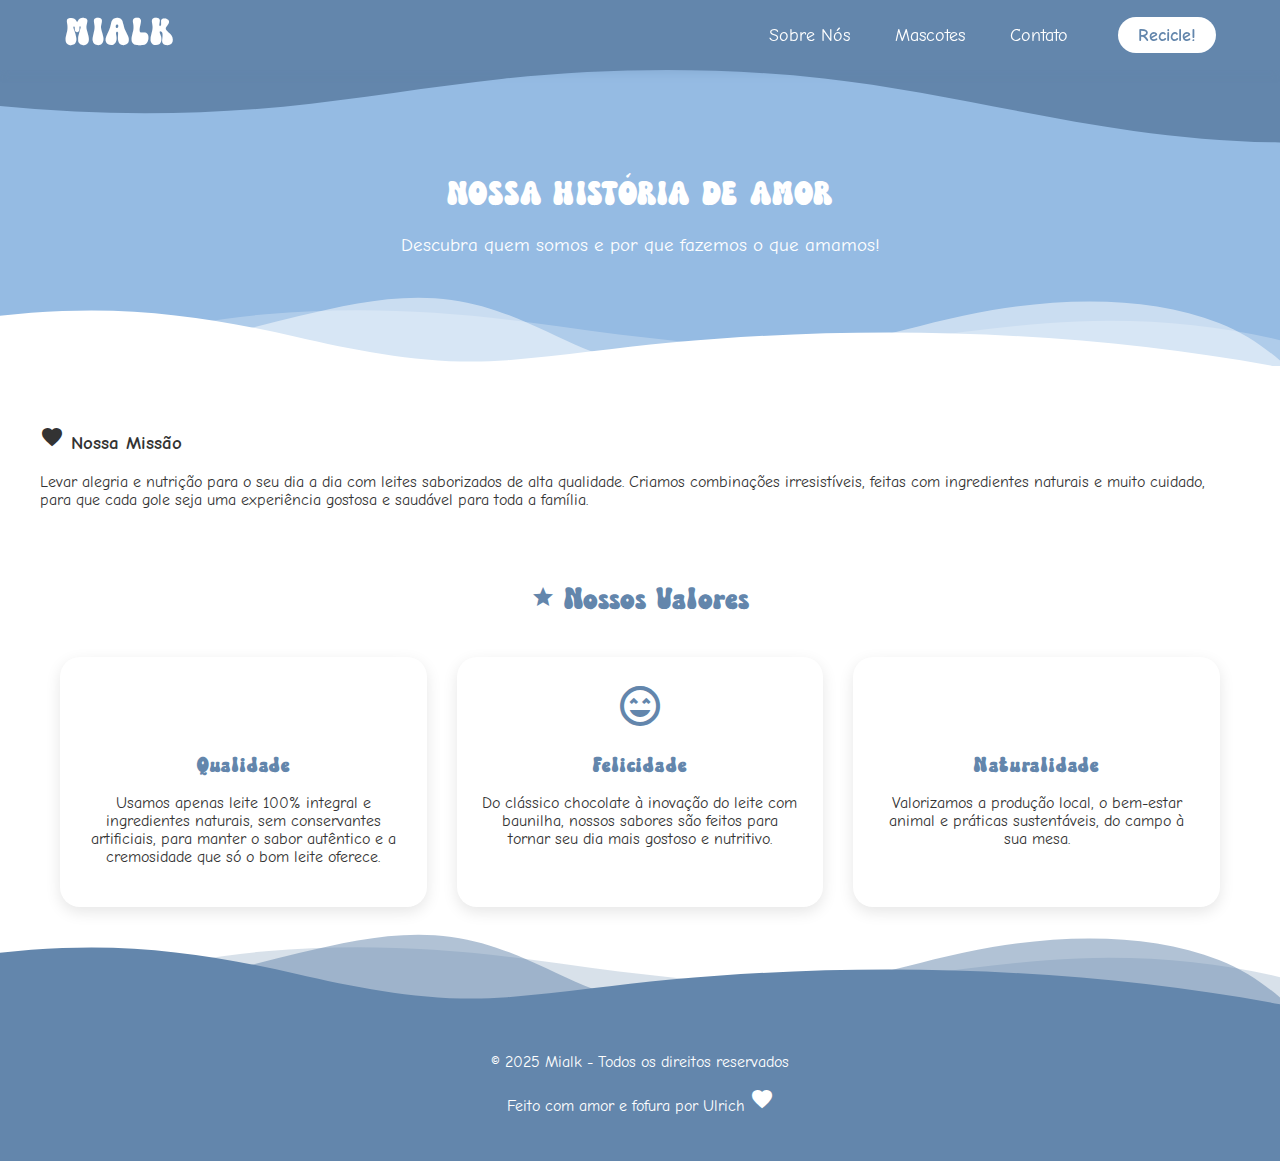
==== commit ba244bf2: "Fix" ====
--- a/about.html
+++ b/about.html
@@ -72,7 +72,7 @@
         <div class="footer-wave"></div>
         <div class="footer-content">
             <p>© 2025 Mialk - Todos os direitos reservados</p>
-            <p>Feito com amor e fofura <i class="material-icons">favorite</i></p>
+            <p>Feito com amor e fofura por <a href="https://www.github.com/uirich" target="_blank">Ulrich</a> <i class="material-icons">favorite</i></p>
         </div>
     </footer>
     <script src="script.js"></script>
--- a/style.css
+++ b/style.css
@@ -1,3 +1,5 @@
+/* Stylesheet */
+
 /* Fontes */
 @font-face {
     font-family: 'Meowtalk';
@@ -114,18 +116,6 @@
     transform: translateY(-2px);
     box-shadow: 0 4px 8px rgba(99, 134, 172, 0.3);
     color: var(--sky) !important;
-}
-
-.nav-cta-recicle:hover::after {
-    content: '!';
-    position: absolute;
-    animation: pulse 0.5s ease-in-out;
-}
-
-@keyframes pulse {
-    0% { transform: scale(1); }
-    50% { transform: scale(1.5); }
-    100% { transform: scale(1); }
 }
 
 /* Hero Section */
@@ -1030,6 +1020,10 @@
         display: block;
     }
     
+    .logo-nav {
+        font-size: 2.5rem;
+    }
+
     .nav-links {
         position: fixed;
         top: 0;
@@ -1051,15 +1045,14 @@
     
     .nav-links li {
         width: 100%;
-        margin: 10px 0;
     }
     
     .nav-links a {
-        padding: 12px 15px;
         width: 100%;
         display: flex;
         align-items: center;
-        gap: 10px;
+        max-width: max-content;
+        gap: 20px;
         border-radius: 8px;
     }
     
@@ -1099,10 +1092,7 @@
         width: 80%;
     }
     
-    .logo-nav {
-        font-size: 2.5rem;
-    }
-    
+
     .hero h2 {
         font-size: 1.8rem;
     }
@@ -1190,7 +1180,6 @@
     .nav-cta-recicle {
         margin-left: 0;
         margin-top: 15px;
-        max-width: 4rem;
     }
 
     .recycle-hero-icon {
